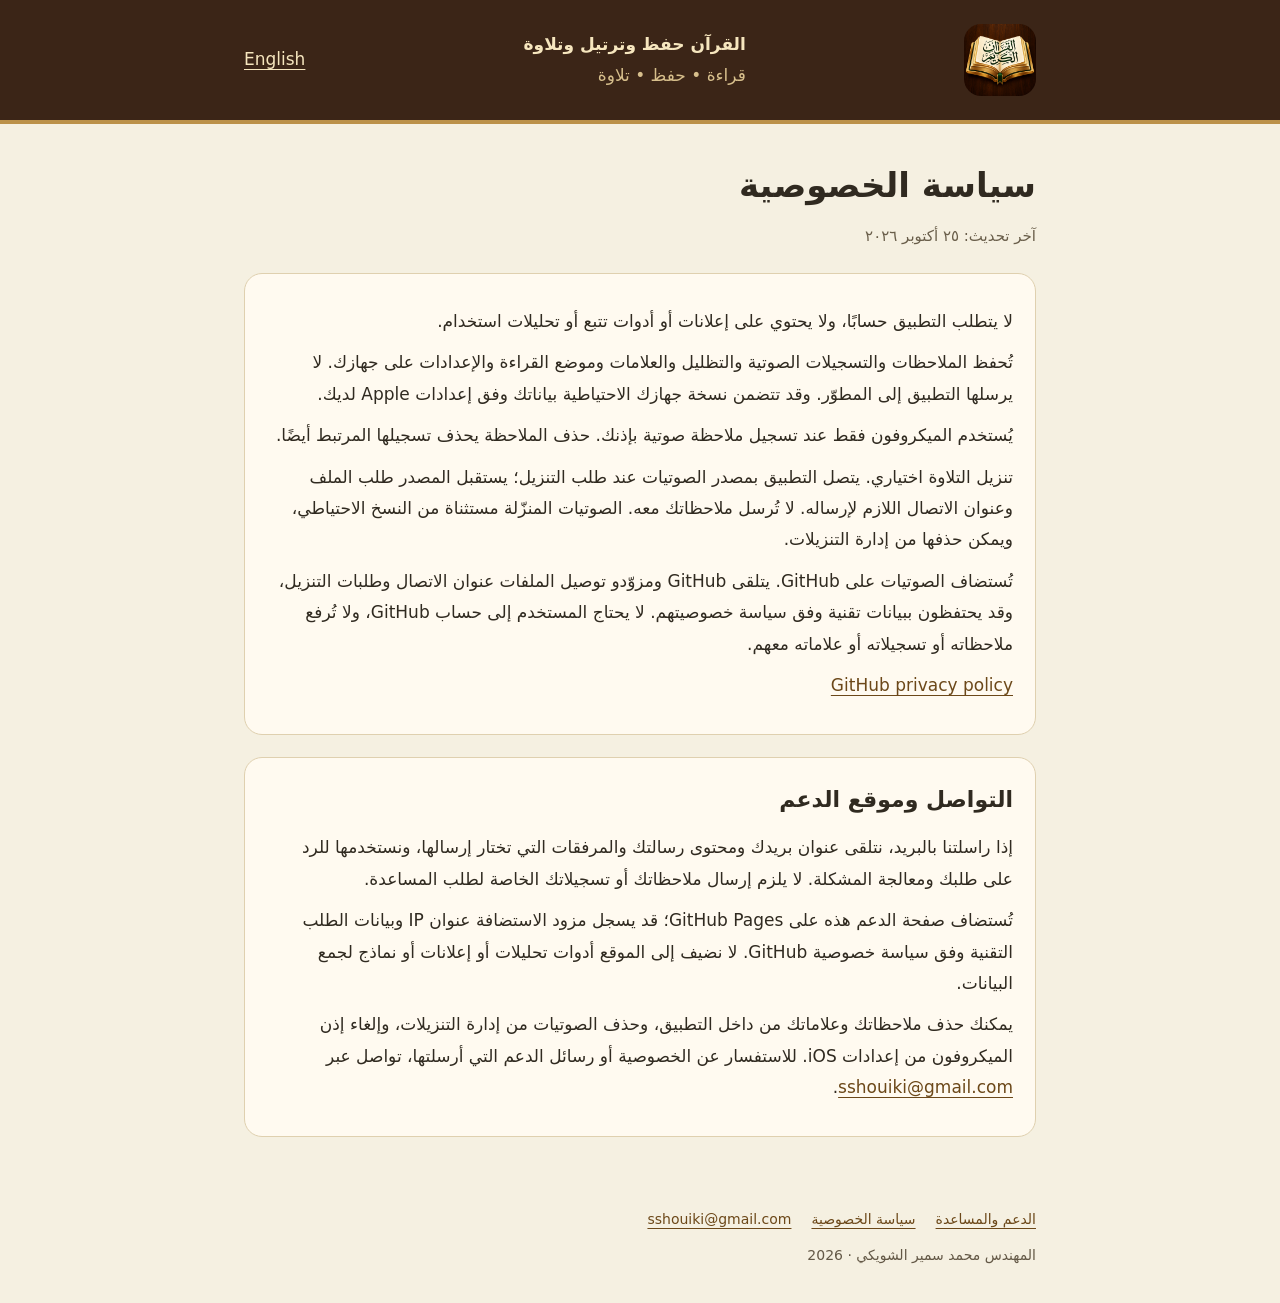
==== docs/privacy-ar.html @ 11714747 "Publish Arabic and English support and privacy information" ====
<!doctype html>
<html lang="ar" dir="rtl"><head><meta charset="utf-8"><meta name="viewport" content="width=device-width,initial-scale=1"><title>سياسة الخصوصية | القرآن حفظ وترتيل وتلاوة</title><meta name="description" content="الدعم وسياسة الخصوصية لتطبيق القرآن حفظ وترتيل وتلاوة"><link rel="stylesheet" href="style.css"></head><body>
<header><nav aria-label="التنقل"><img src="icon.png" width="72" height="72" alt="أيقونة التطبيق"><div><strong>القرآن حفظ وترتيل وتلاوة</strong><div class="sub">قراءة • حفظ • تلاوة</div></div><a href="privacy-en.html" lang="en" dir="ltr">English</a></nav></header>
<main><h1>سياسة الخصوصية</h1><p class="meta">آخر تحديث: ٢٥ أكتوبر ٢٠٢٦</p><section><p>لا يتطلب التطبيق حسابًا، ولا يحتوي على إعلانات أو أدوات تتبع أو تحليلات استخدام.</p><p>تُحفظ الملاحظات والتسجيلات الصوتية والتظليل والعلامات وموضع القراءة والإعدادات على جهازك. لا يرسلها التطبيق إلى المطوّر. وقد تتضمن نسخة جهازك الاحتياطية بياناتك وفق إعدادات Apple لديك.</p><p>يُستخدم الميكروفون فقط عند تسجيل ملاحظة صوتية بإذنك. حذف الملاحظة يحذف تسجيلها المرتبط أيضًا.</p><p>تنزيل التلاوة اختياري. يتصل التطبيق بمصدر الصوتيات عند طلب التنزيل؛ يستقبل المصدر طلب الملف وعنوان الاتصال اللازم لإرساله. لا تُرسل ملاحظاتك معه. الصوتيات المنزّلة مستثناة من النسخ الاحتياطي، ويمكن حذفها من إدارة التنزيلات.</p><p>تُستضاف الصوتيات على GitHub. يتلقى GitHub ومزوّدو توصيل الملفات عنوان الاتصال وطلبات التنزيل، وقد يحتفظون ببيانات تقنية وفق سياسة خصوصيتهم. لا يحتاج المستخدم إلى حساب GitHub، ولا تُرفع ملاحظاته أو تسجيلاته أو علاماته معهم.</p><p><a href="https://docs.github.com/en/site-policy/privacy-policies/github-general-privacy-statement">GitHub privacy policy</a></p></section><section><h2>التواصل وموقع الدعم</h2><p>إذا راسلتنا بالبريد، نتلقى عنوان بريدك ومحتوى رسالتك والمرفقات التي تختار إرسالها، ونستخدمها للرد على طلبك ومعالجة المشكلة. لا يلزم إرسال ملاحظاتك أو تسجيلاتك الخاصة لطلب المساعدة.</p><p>تُستضاف صفحة الدعم هذه على GitHub Pages؛ قد يسجل مزود الاستضافة عنوان IP وبيانات الطلب التقنية وفق سياسة خصوصية GitHub. لا نضيف إلى الموقع أدوات تحليلات أو إعلانات أو نماذج لجمع البيانات.</p><p>يمكنك حذف ملاحظاتك وعلاماتك من داخل التطبيق، وحذف الصوتيات من إدارة التنزيلات، وإلغاء إذن الميكروفون من إعدادات iOS. للاستفسار عن الخصوصية أو رسائل الدعم التي أرسلتها، تواصل عبر <a class="mail" href="mailto:sshouiki@gmail.com">sshouiki@gmail.com</a>.</p></section></main>
<footer><div class="links"><a href="index.html">الدعم والمساعدة</a><a href="privacy-ar.html">سياسة الخصوصية</a><a class="mail" href="mailto:sshouiki@gmail.com">sshouiki@gmail.com</a></div><p>المهندس محمد سمير الشويكي · 2026</p></footer></body></html>
---- docs/style.css ----
*{box-sizing:border-box}body{margin:0;background:#f5f0e1;color:#302a20;font:17px/1.85 system-ui,-apple-system,"Segoe UI",sans-serif}header{background:#3b2517;color:#f6e6be;border-bottom:4px solid #bb9149}nav,main,footer{max-width:840px;margin:auto;padding:24px}nav{display:flex;align-items:center;justify-content:space-between;gap:20px}nav a{color:#f6e6be}nav img{width:72px;height:72px;border-radius:17px}a{color:#6c4819;text-underline-offset:4px}h1{font-size:clamp(25px,5vw,34px);line-height:1.5;margin:12px 0}h2{font-size:22px;margin:0 0 12px}section{background:#fffaf0;border:1px solid #dfd0af;border-radius:18px;padding:22px;margin:22px 0}p{margin:10px 0}details{border-top:1px solid #e6dcc7;padding:15px 0}details:first-of-type{border:0}summary{font-weight:650;cursor:pointer}footer{font-size:14px;color:#635846}.sub{color:#d7bf8c}.meta{font-size:15px;color:#695e4a}.links{display:flex;gap:20px;flex-wrap:wrap}.mail{direction:ltr;unicode-bidi:isolate}a:focus-visible,summary:focus-visible{outline:3px solid #ad7b2a;outline-offset:5px}@media(max-width:480px){nav,main,footer{padding:18px}section{padding:18px}nav img{width:58px;height:58px}}
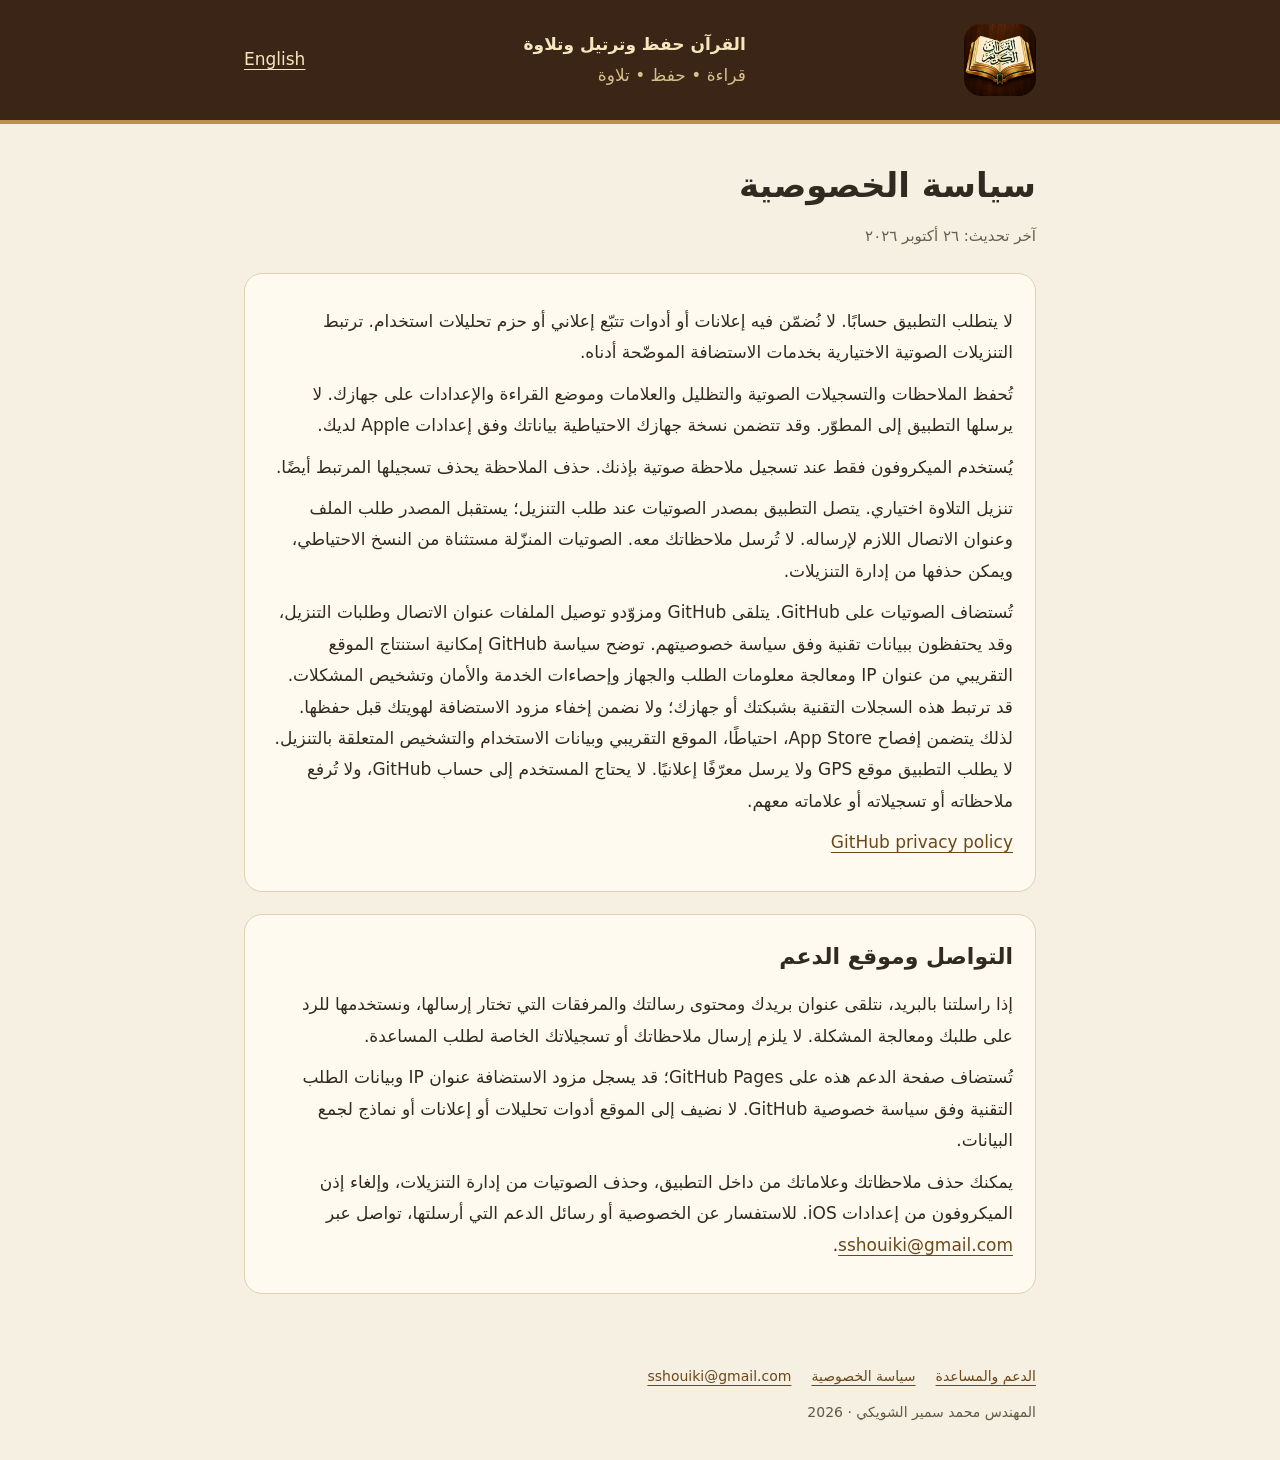
==== commit cd57bb49: "Clarify ar download hosting privacy disclosure" ====
--- a/docs/privacy-ar.html
+++ b/docs/privacy-ar.html
@@ -1,5 +1,5 @@
-<!doctype html>
-<html lang="ar" dir="rtl"><head><meta charset="utf-8"><meta name="viewport" content="width=device-width,initial-scale=1"><title>سياسة الخصوصية | القرآن حفظ وترتيل وتلاوة</title><meta name="description" content="الدعم وسياسة الخصوصية لتطبيق القرآن حفظ وترتيل وتلاوة"><link rel="stylesheet" href="style.css"></head><body>
-<header><nav aria-label="التنقل"><img src="icon.png" width="72" height="72" alt="أيقونة التطبيق"><div><strong>القرآن حفظ وترتيل وتلاوة</strong><div class="sub">قراءة • حفظ • تلاوة</div></div><a href="privacy-en.html" lang="en" dir="ltr">English</a></nav></header>
-<main><h1>سياسة الخصوصية</h1><p class="meta">آخر تحديث: ٢٥ أكتوبر ٢٠٢٦</p><section><p>لا يتطلب التطبيق حسابًا، ولا يحتوي على إعلانات أو أدوات تتبع أو تحليلات استخدام.</p><p>تُحفظ الملاحظات والتسجيلات الصوتية والتظليل والعلامات وموضع القراءة والإعدادات على جهازك. لا يرسلها التطبيق إلى المطوّر. وقد تتضمن نسخة جهازك الاحتياطية بياناتك وفق إعدادات Apple لديك.</p><p>يُستخدم الميكروفون فقط عند تسجيل ملاحظة صوتية بإذنك. حذف الملاحظة يحذف تسجيلها المرتبط أيضًا.</p><p>تنزيل التلاوة اختياري. يتصل التطبيق بمصدر الصوتيات عند طلب التنزيل؛ يستقبل المصدر طلب الملف وعنوان الاتصال اللازم لإرساله. لا تُرسل ملاحظاتك معه. الصوتيات المنزّلة مستثناة من النسخ الاحتياطي، ويمكن حذفها من إدارة التنزيلات.</p><p>تُستضاف الصوتيات على GitHub. يتلقى GitHub ومزوّدو توصيل الملفات عنوان الاتصال وطلبات التنزيل، وقد يحتفظون ببيانات تقنية وفق سياسة خصوصيتهم. لا يحتاج المستخدم إلى حساب GitHub، ولا تُرفع ملاحظاته أو تسجيلاته أو علاماته معهم.</p><p><a href="https://docs.github.com/en/site-policy/privacy-policies/github-general-privacy-statement">GitHub privacy policy</a></p></section><section><h2>التواصل وموقع الدعم</h2><p>إذا راسلتنا بالبريد، نتلقى عنوان بريدك ومحتوى رسالتك والمرفقات التي تختار إرسالها، ونستخدمها للرد على طلبك ومعالجة المشكلة. لا يلزم إرسال ملاحظاتك أو تسجيلاتك الخاصة لطلب المساعدة.</p><p>تُستضاف صفحة الدعم هذه على GitHub Pages؛ قد يسجل مزود الاستضافة عنوان IP وبيانات الطلب التقنية وفق سياسة خصوصية GitHub. لا نضيف إلى الموقع أدوات تحليلات أو إعلانات أو نماذج لجمع البيانات.</p><p>يمكنك حذف ملاحظاتك وعلاماتك من داخل التطبيق، وحذف الصوتيات من إدارة التنزيلات، وإلغاء إذن الميكروفون من إعدادات iOS. للاستفسار عن الخصوصية أو رسائل الدعم التي أرسلتها، تواصل عبر <a class="mail" href="mailto:sshouiki@gmail.com">sshouiki@gmail.com</a>.</p></section></main>
+<!doctype html>
+<html lang="ar" dir="rtl"><head><meta charset="utf-8"><meta name="viewport" content="width=device-width,initial-scale=1"><title>سياسة الخصوصية | القرآن حفظ وترتيل وتلاوة</title><meta name="description" content="الدعم وسياسة الخصوصية لتطبيق القرآن حفظ وترتيل وتلاوة"><link rel="stylesheet" href="style.css"></head><body>
+<header><nav aria-label="التنقل"><img src="icon.png" width="72" height="72" alt="أيقونة التطبيق"><div><strong>القرآن حفظ وترتيل وتلاوة</strong><div class="sub">قراءة • حفظ • تلاوة</div></div><a href="privacy-en.html" lang="en" dir="ltr">English</a></nav></header>
+<main><h1>سياسة الخصوصية</h1><p class="meta">آخر تحديث: ٢٦ أكتوبر ٢٠٢٦</p><section><p>لا يتطلب التطبيق حسابًا. لا نُضمّن فيه إعلانات أو أدوات تتبّع إعلاني أو حزم تحليلات استخدام. ترتبط التنزيلات الصوتية الاختيارية بخدمات الاستضافة الموضّحة أدناه.</p><p>تُحفظ الملاحظات والتسجيلات الصوتية والتظليل والعلامات وموضع القراءة والإعدادات على جهازك. لا يرسلها التطبيق إلى المطوّر. وقد تتضمن نسخة جهازك الاحتياطية بياناتك وفق إعدادات Apple لديك.</p><p>يُستخدم الميكروفون فقط عند تسجيل ملاحظة صوتية بإذنك. حذف الملاحظة يحذف تسجيلها المرتبط أيضًا.</p><p>تنزيل التلاوة اختياري. يتصل التطبيق بمصدر الصوتيات عند طلب التنزيل؛ يستقبل المصدر طلب الملف وعنوان الاتصال اللازم لإرساله. لا تُرسل ملاحظاتك معه. الصوتيات المنزّلة مستثناة من النسخ الاحتياطي، ويمكن حذفها من إدارة التنزيلات.</p><p>تُستضاف الصوتيات على GitHub. يتلقى GitHub ومزوّدو توصيل الملفات عنوان الاتصال وطلبات التنزيل، وقد يحتفظون ببيانات تقنية وفق سياسة خصوصيتهم. توضح سياسة GitHub إمكانية استنتاج الموقع التقريبي من عنوان IP ومعالجة معلومات الطلب والجهاز وإحصاءات الخدمة والأمان وتشخيص المشكلات. قد ترتبط هذه السجلات التقنية بشبكتك أو جهازك؛ ولا نضمن إخفاء مزود الاستضافة لهويتك قبل حفظها. لذلك يتضمن إفصاح App Store، احتياطًا، الموقع التقريبي وبيانات الاستخدام والتشخيص المتعلقة بالتنزيل. لا يطلب التطبيق موقع GPS ولا يرسل معرّفًا إعلانيًا. لا يحتاج المستخدم إلى حساب GitHub، ولا تُرفع ملاحظاته أو تسجيلاته أو علاماته معهم.</p><p><a href="https://docs.github.com/en/site-policy/privacy-policies/github-general-privacy-statement">GitHub privacy policy</a></p></section><section><h2>التواصل وموقع الدعم</h2><p>إذا راسلتنا بالبريد، نتلقى عنوان بريدك ومحتوى رسالتك والمرفقات التي تختار إرسالها، ونستخدمها للرد على طلبك ومعالجة المشكلة. لا يلزم إرسال ملاحظاتك أو تسجيلاتك الخاصة لطلب المساعدة.</p><p>تُستضاف صفحة الدعم هذه على GitHub Pages؛ قد يسجل مزود الاستضافة عنوان IP وبيانات الطلب التقنية وفق سياسة خصوصية GitHub. لا نضيف إلى الموقع أدوات تحليلات أو إعلانات أو نماذج لجمع البيانات.</p><p>يمكنك حذف ملاحظاتك وعلاماتك من داخل التطبيق، وحذف الصوتيات من إدارة التنزيلات، وإلغاء إذن الميكروفون من إعدادات iOS. للاستفسار عن الخصوصية أو رسائل الدعم التي أرسلتها، تواصل عبر <a class="mail" href="mailto:sshouiki@gmail.com">sshouiki@gmail.com</a>.</p></section></main>
 <footer><div class="links"><a href="index.html">الدعم والمساعدة</a><a href="privacy-ar.html">سياسة الخصوصية</a><a class="mail" href="mailto:sshouiki@gmail.com">sshouiki@gmail.com</a></div><p>المهندس محمد سمير الشويكي · 2026</p></footer></body></html>
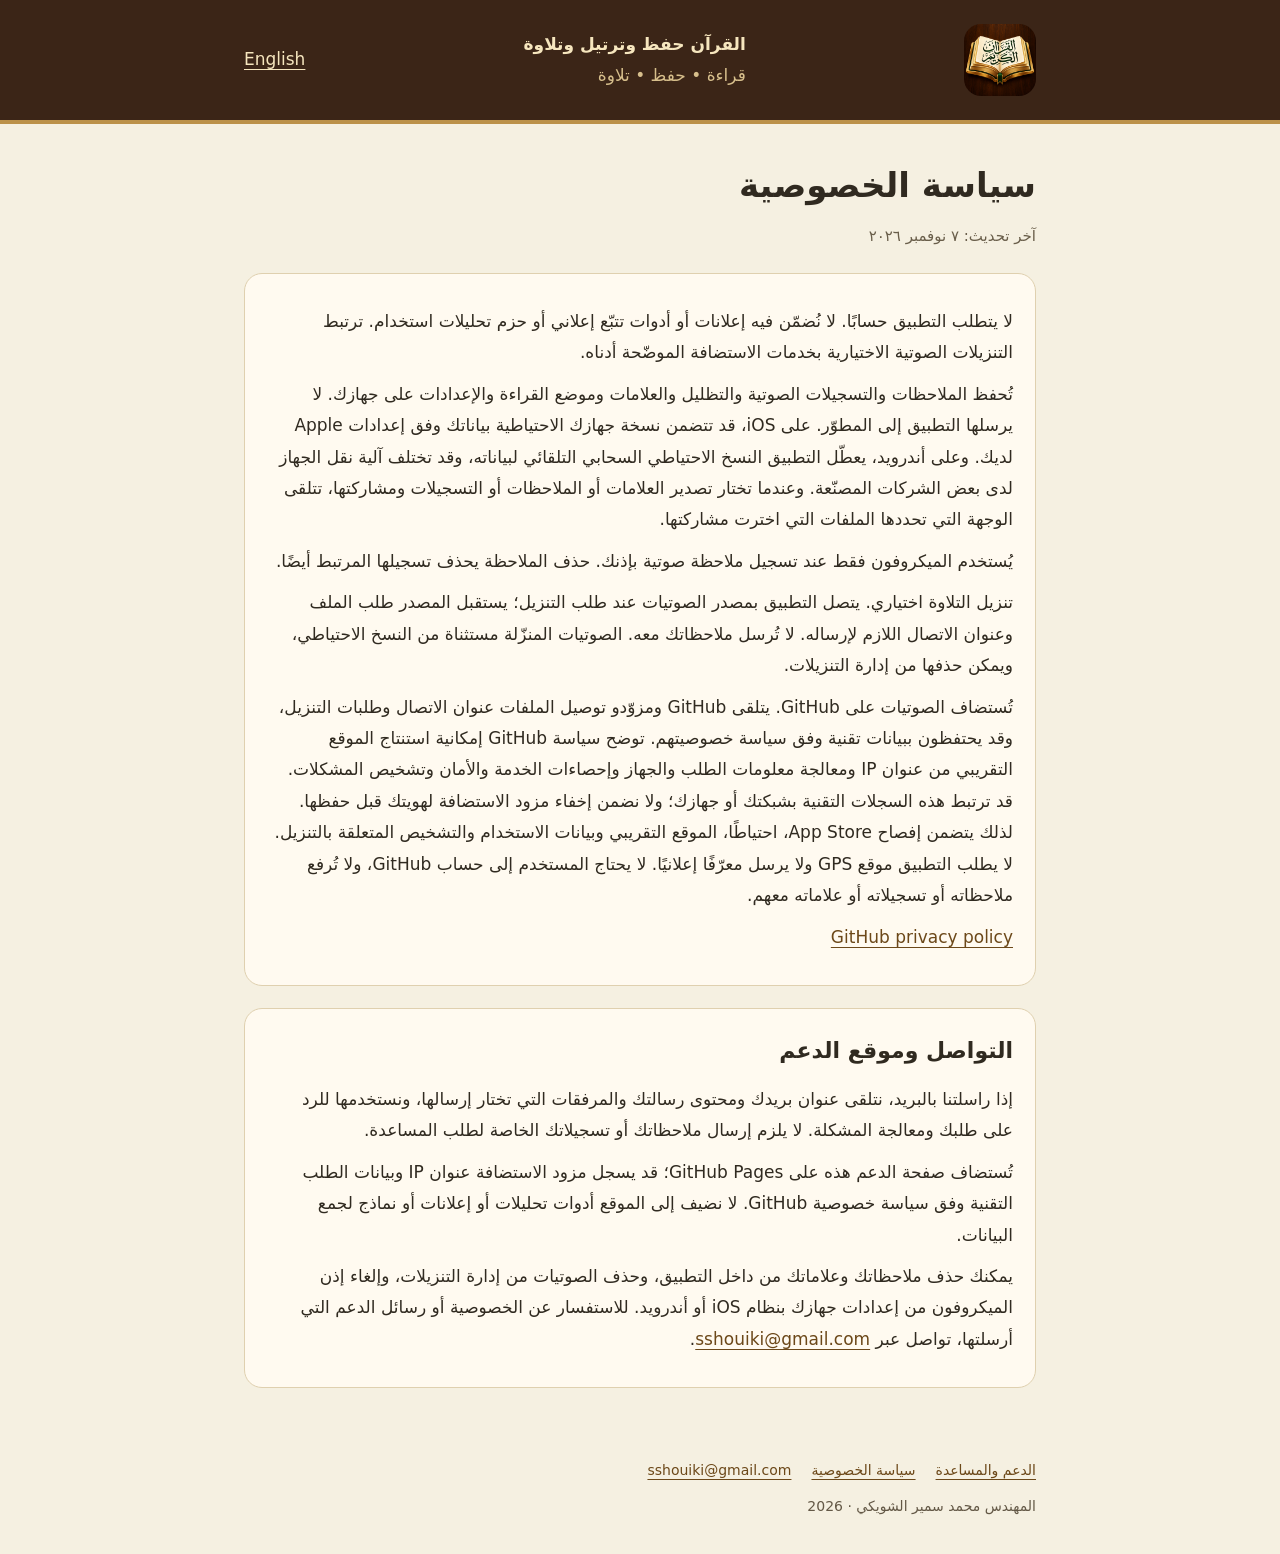
==== commit b2ab112a: "Clarify Android privacy and user-initiated exports in Arabic" ====
--- a/docs/privacy-ar.html
+++ b/docs/privacy-ar.html
@@ -1,5 +1,5 @@
 <!doctype html>
 <html lang="ar" dir="rtl"><head><meta charset="utf-8"><meta name="viewport" content="width=device-width,initial-scale=1"><title>سياسة الخصوصية | القرآن حفظ وترتيل وتلاوة</title><meta name="description" content="الدعم وسياسة الخصوصية لتطبيق القرآن حفظ وترتيل وتلاوة"><link rel="stylesheet" href="style.css"></head><body>
 <header><nav aria-label="التنقل"><img src="icon.png" width="72" height="72" alt="أيقونة التطبيق"><div><strong>القرآن حفظ وترتيل وتلاوة</strong><div class="sub">قراءة • حفظ • تلاوة</div></div><a href="privacy-en.html" lang="en" dir="ltr">English</a></nav></header>
-<main><h1>سياسة الخصوصية</h1><p class="meta">آخر تحديث: ٢٦ أكتوبر ٢٠٢٦</p><section><p>لا يتطلب التطبيق حسابًا. لا نُضمّن فيه إعلانات أو أدوات تتبّع إعلاني أو حزم تحليلات استخدام. ترتبط التنزيلات الصوتية الاختيارية بخدمات الاستضافة الموضّحة أدناه.</p><p>تُحفظ الملاحظات والتسجيلات الصوتية والتظليل والعلامات وموضع القراءة والإعدادات على جهازك. لا يرسلها التطبيق إلى المطوّر. وقد تتضمن نسخة جهازك الاحتياطية بياناتك وفق إعدادات Apple لديك.</p><p>يُستخدم الميكروفون فقط عند تسجيل ملاحظة صوتية بإذنك. حذف الملاحظة يحذف تسجيلها المرتبط أيضًا.</p><p>تنزيل التلاوة اختياري. يتصل التطبيق بمصدر الصوتيات عند طلب التنزيل؛ يستقبل المصدر طلب الملف وعنوان الاتصال اللازم لإرساله. لا تُرسل ملاحظاتك معه. الصوتيات المنزّلة مستثناة من النسخ الاحتياطي، ويمكن حذفها من إدارة التنزيلات.</p><p>تُستضاف الصوتيات على GitHub. يتلقى GitHub ومزوّدو توصيل الملفات عنوان الاتصال وطلبات التنزيل، وقد يحتفظون ببيانات تقنية وفق سياسة خصوصيتهم. توضح سياسة GitHub إمكانية استنتاج الموقع التقريبي من عنوان IP ومعالجة معلومات الطلب والجهاز وإحصاءات الخدمة والأمان وتشخيص المشكلات. قد ترتبط هذه السجلات التقنية بشبكتك أو جهازك؛ ولا نضمن إخفاء مزود الاستضافة لهويتك قبل حفظها. لذلك يتضمن إفصاح App Store، احتياطًا، الموقع التقريبي وبيانات الاستخدام والتشخيص المتعلقة بالتنزيل. لا يطلب التطبيق موقع GPS ولا يرسل معرّفًا إعلانيًا. لا يحتاج المستخدم إلى حساب GitHub، ولا تُرفع ملاحظاته أو تسجيلاته أو علاماته معهم.</p><p><a href="https://docs.github.com/en/site-policy/privacy-policies/github-general-privacy-statement">GitHub privacy policy</a></p></section><section><h2>التواصل وموقع الدعم</h2><p>إذا راسلتنا بالبريد، نتلقى عنوان بريدك ومحتوى رسالتك والمرفقات التي تختار إرسالها، ونستخدمها للرد على طلبك ومعالجة المشكلة. لا يلزم إرسال ملاحظاتك أو تسجيلاتك الخاصة لطلب المساعدة.</p><p>تُستضاف صفحة الدعم هذه على GitHub Pages؛ قد يسجل مزود الاستضافة عنوان IP وبيانات الطلب التقنية وفق سياسة خصوصية GitHub. لا نضيف إلى الموقع أدوات تحليلات أو إعلانات أو نماذج لجمع البيانات.</p><p>يمكنك حذف ملاحظاتك وعلاماتك من داخل التطبيق، وحذف الصوتيات من إدارة التنزيلات، وإلغاء إذن الميكروفون من إعدادات iOS. للاستفسار عن الخصوصية أو رسائل الدعم التي أرسلتها، تواصل عبر <a class="mail" href="mailto:sshouiki@gmail.com">sshouiki@gmail.com</a>.</p></section></main>
+<main><h1>سياسة الخصوصية</h1><p class="meta">آخر تحديث: ٧ نوفمبر ٢٠٢٦</p><section><p>لا يتطلب التطبيق حسابًا. لا نُضمّن فيه إعلانات أو أدوات تتبّع إعلاني أو حزم تحليلات استخدام. ترتبط التنزيلات الصوتية الاختيارية بخدمات الاستضافة الموضّحة أدناه.</p><p>تُحفظ الملاحظات والتسجيلات الصوتية والتظليل والعلامات وموضع القراءة والإعدادات على جهازك. لا يرسلها التطبيق إلى المطوّر. على iOS، قد تتضمن نسخة جهازك الاحتياطية بياناتك وفق إعدادات Apple لديك. وعلى أندرويد، يعطّل التطبيق النسخ الاحتياطي السحابي التلقائي لبياناته، وقد تختلف آلية نقل الجهاز لدى بعض الشركات المصنّعة. وعندما تختار تصدير العلامات أو الملاحظات أو التسجيلات ومشاركتها، تتلقى الوجهة التي تحددها الملفات التي اخترت مشاركتها.</p><p>يُستخدم الميكروفون فقط عند تسجيل ملاحظة صوتية بإذنك. حذف الملاحظة يحذف تسجيلها المرتبط أيضًا.</p><p>تنزيل التلاوة اختياري. يتصل التطبيق بمصدر الصوتيات عند طلب التنزيل؛ يستقبل المصدر طلب الملف وعنوان الاتصال اللازم لإرساله. لا تُرسل ملاحظاتك معه. الصوتيات المنزّلة مستثناة من النسخ الاحتياطي، ويمكن حذفها من إدارة التنزيلات.</p><p>تُستضاف الصوتيات على GitHub. يتلقى GitHub ومزوّدو توصيل الملفات عنوان الاتصال وطلبات التنزيل، وقد يحتفظون ببيانات تقنية وفق سياسة خصوصيتهم. توضح سياسة GitHub إمكانية استنتاج الموقع التقريبي من عنوان IP ومعالجة معلومات الطلب والجهاز وإحصاءات الخدمة والأمان وتشخيص المشكلات. قد ترتبط هذه السجلات التقنية بشبكتك أو جهازك؛ ولا نضمن إخفاء مزود الاستضافة لهويتك قبل حفظها. لذلك يتضمن إفصاح App Store، احتياطًا، الموقع التقريبي وبيانات الاستخدام والتشخيص المتعلقة بالتنزيل. لا يطلب التطبيق موقع GPS ولا يرسل معرّفًا إعلانيًا. لا يحتاج المستخدم إلى حساب GitHub، ولا تُرفع ملاحظاته أو تسجيلاته أو علاماته معهم.</p><p><a href="https://docs.github.com/en/site-policy/privacy-policies/github-general-privacy-statement">GitHub privacy policy</a></p></section><section><h2>التواصل وموقع الدعم</h2><p>إذا راسلتنا بالبريد، نتلقى عنوان بريدك ومحتوى رسالتك والمرفقات التي تختار إرسالها، ونستخدمها للرد على طلبك ومعالجة المشكلة. لا يلزم إرسال ملاحظاتك أو تسجيلاتك الخاصة لطلب المساعدة.</p><p>تُستضاف صفحة الدعم هذه على GitHub Pages؛ قد يسجل مزود الاستضافة عنوان IP وبيانات الطلب التقنية وفق سياسة خصوصية GitHub. لا نضيف إلى الموقع أدوات تحليلات أو إعلانات أو نماذج لجمع البيانات.</p><p>يمكنك حذف ملاحظاتك وعلاماتك من داخل التطبيق، وحذف الصوتيات من إدارة التنزيلات، وإلغاء إذن الميكروفون من إعدادات جهازك بنظام iOS أو أندرويد. للاستفسار عن الخصوصية أو رسائل الدعم التي أرسلتها، تواصل عبر <a class="mail" href="mailto:sshouiki@gmail.com">sshouiki@gmail.com</a>.</p></section></main>
 <footer><div class="links"><a href="index.html">الدعم والمساعدة</a><a href="privacy-ar.html">سياسة الخصوصية</a><a class="mail" href="mailto:sshouiki@gmail.com">sshouiki@gmail.com</a></div><p>المهندس محمد سمير الشويكي · 2026</p></footer></body></html>
